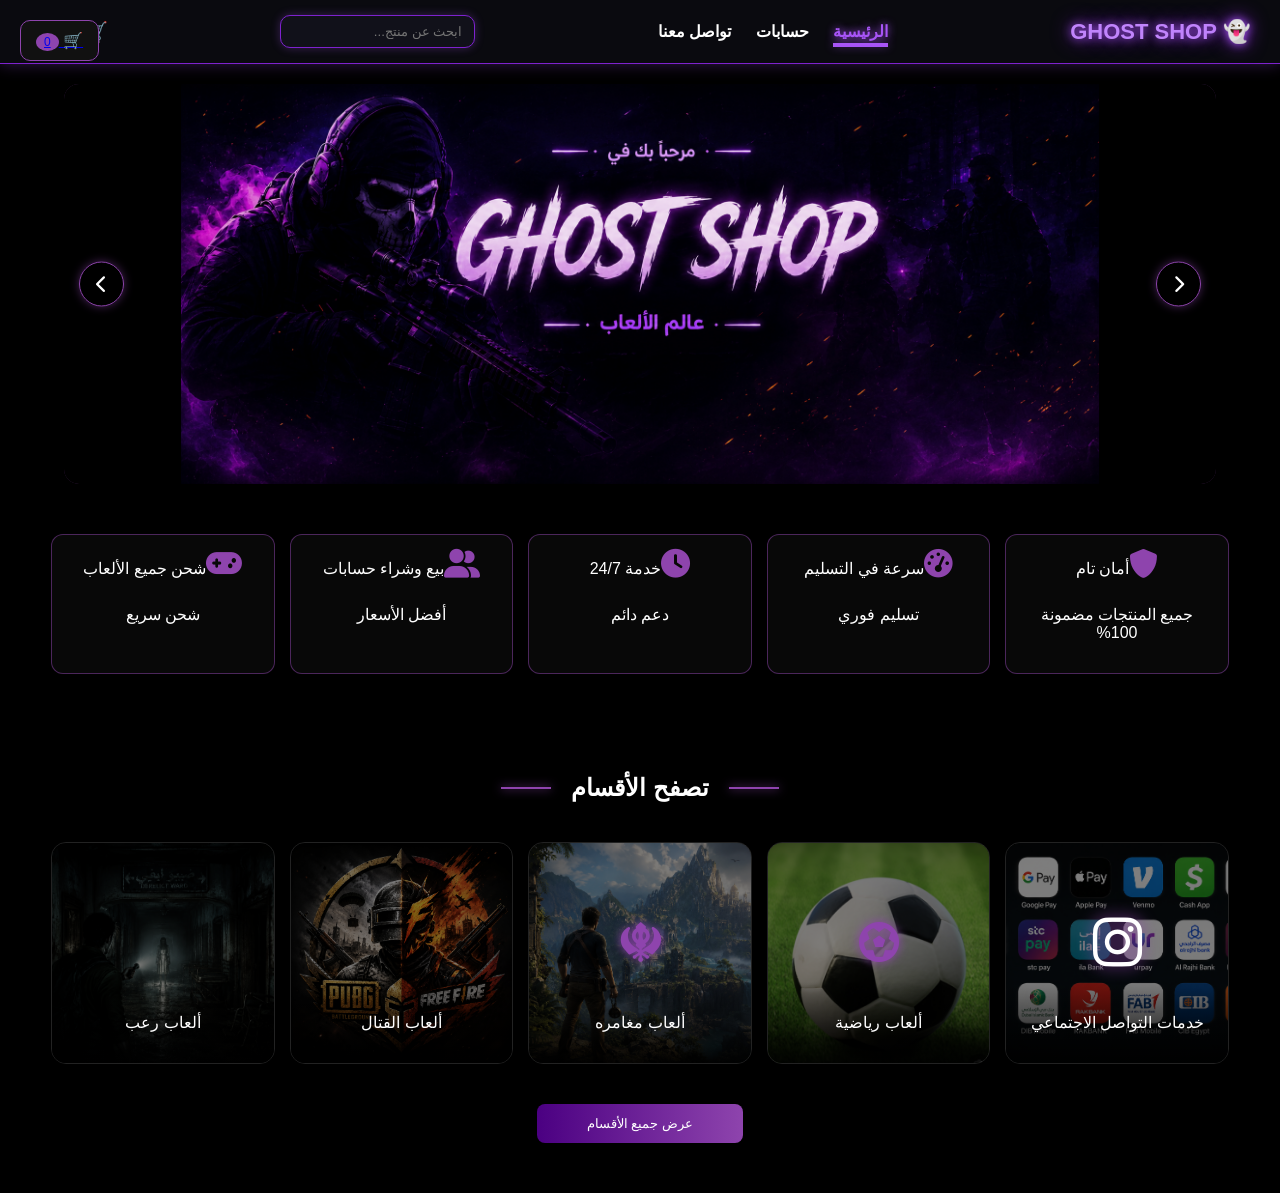
==== index.html @ b4aa09de "first upload" ====
<!DOCTYPE html>
<html lang="ar" dir="rtl">
<head>
    <meta charset="UTF-8">
    <meta name="viewport" content="width=device-width, initial-scale=1.0">
    <title>Ghost Shop | عالم الألعاب</title>

    <link rel="stylesheet" href="style.css">
    <link rel="stylesheet" href="https://cdnjs.cloudflare.com/ajax/libs/font-awesome/6.0.0/css/all.min.css">
</head>

<body>

<!-- 🔝 Header -->
<header>
  <div class="logo">👻 GHOST SHOP</div>

  <nav>
    <a href="index.html" class="active">الرئيسية</a>
    <a href="#">حسابات</a>
    <a href="contact.html">تواصل معنا</a>
  </nav>
 <div class="search-box">
    <input type="text" placeholder="ابحث عن منتج...">
  </div>

  <!-- 🛒 سلة التسوق -->
<div class="cart-icon">
  <a href="cart.html">🛒 <span id="cart-count">0</span></a>
</div>

  <div class="icons">
    🛒 ❤ 👤
  </div>
</header>

<!-- 🎯 Banner Slider -->
<div class="banner-container">
    <div class="electric"></div>

  <div class="slides">
    <div class="slide"><img src="banner.png"></div>
    <div class="slide"><img src="بنر فري فاير.png"></div>
    <div class="slide"><img src="بنر ببجي موبايل.png"></div>
    <div class="slide"><img src="بنر بلود استرايك.png"></div>
    <div class="slide"><img src="بنر كول اوف.jpg"></div>
  </div>

  <button class="arrow prev"><i class="fas fa-chevron-left"></i></button>
  <button class="arrow next"><i class="fas fa-chevron-right"></i></button>

</div>



<!-- ⚡ Features -->
<section class="features-grid">
    <div class="feature-item"><i class="fas fa-shield-alt"></i><span>أمان تام</span><p>جميع المنتجات مضمونة 100%</p></div>
    <div class="feature-item"><i class="fas fa-tachometer-alt"></i><span>سرعة في التسليم</span><p>تسليم فوري</p></div>
    <div class="feature-item"><i class="fas fa-clock"></i><span>خدمة 24/7</span><p>دعم دائم</p></div>
    <div class="feature-item"><i class="fas fa-user-friends"></i><span>بيع وشراء حسابات</span><p>أفضل الأسعار</p></div>
    <div class="feature-item"><i class="fas fa-gamepad"></i><span>شحن جميع الألعاب</span><p>شحن سريع</p></div>
</section>

<!-- 🎮 Categories -->
<section class="categories-section">

    <h2 class="section-title">
        <span class="neon-line"></span>
        تصفح الأقسام
        <span class="neon-line"></span>
    </h2>

 <div class="categories-container">
            <!-- خدمات التواصل الاجتماعي -->
            <div class="category-card social-card">
                <div class="card-image">
                    <div class="instagram-icon-wrapper">
                        <i class="fab fa-instagram neon-insta"></i>
                    </div>
                    <img src="social-media.jpg.png" alt="Social Media">
                </div>
                <div class="card-overlay"><p>خدمات التواصل الاجتماعي</p></div>
            </div>

            <!-- ألعاب رياضية -->
             <a href="game2.html" class="category-link">
                <div class="category-card">
                    <div class="card-image">
                        <img src="sports.jpg.jpg" alt="Sports">
                        <div class="icon-overlay"><i class="fas fa-futbol"></i></div>

                    </div>
                        <div class="card-overlay"><p>ألعاب رياضية</p></div>
                </div>
             </a>

            <!-- ألعاب مغامرة -->
            <div class="category-card">
                <div class="card-image">
                    <img src="adventure.jpg.png" alt="Adventure">
                    <div class="icon-overlay"><i class="fas fa-khanda"></i></div>
                </div>
                <div class="card-overlay"><p>ألعاب مغامره</p></div>
            </div>

            <!-- ألعاب القتال (الأكشن) -->
            <a href="games.html" class="category-link">

<div class="category-card">
    <div class="card-image">
        <img src="fighting.jpg.png">
    </div>

    <div class="card-overlay">
        <p>ألعاب القتال</p>
    </div>
</div>

</a>


            <!-- ألعاب رعب -->
            <div class="category-card">
                <div class="card-image">
                    <img src="horror.jpg.png" alt="Horror">
                    <div class="icon-overlay">
                        <img src="logo.png" class="small-ghost-icon" alt="Ghost Icon">
                    </div>
                </div>
                <div class="card-overlay"><p>ألعاب رعب</p></div>
            </div>
        </div>

        <div class="show-all-container">
            <button class="btn-show-all">عرض جميع الأقسام</button>
        </div>
    </section>


</section>

<!-- ⚙️ JS -->
<script src="script.js"></script>

<div id="cart-box" class="cart-box">
    <h2>🛒 سلة التسوق</h2>
    <div id="cart-items"></div>
</div>



<script src="script.js"></script>

<script>
let slides = document.querySelector(".slides");
let total = document.querySelectorAll(".slide").length;
let index = 0;

// عرض السلايد
function showSlide(i){
    if(i >= total) index = 0;
    else if(i < 0) index = total - 1;
    else index = i;

    slides.style.transform = `translateX(-${index * 100}%)`;
}

// أوتوماتيك
setInterval(()=>{
    showSlide(index + 1);
}, 3000);

// الأسهم
document.querySelector(".next").onclick = () => showSlide(index + 1);
document.querySelector(".prev").onclick = () => showSlide(index - 1);
</script>
</body>
</html>
---- style.css ----
:root {
    --neon-purple: #8e44ad;
    --dark-bg: #000000;
    --border-color: rgba(142, 68, 173, 0.5);
}

body {
    background-color: var(--dark-bg);
    color: white;
    margin: 0;
    font-family: 'Segoe UI', Tahoma, Geneva, Verdana, sans-serif;
    overflow-x: hidden;
}

/* Header */
header {
  display: flex;
  justify-content: space-between;
  align-items: center;
  padding: 15px 40px;
  background: black;
  border-bottom: 1px solid #6a00ff;
}

.logo {
  color: #a855f7;
  font-weight: bold;
}

nav a {
  margin: 0 15px;
  cursor: pointer;
}

nav .active {
  color: #a855f7;
  border-bottom: 2px solid #a855f7;
}

.search-box input {
  padding: 8px;
  background: black;
  border: 1px solid #6a00ff;
  color: white;
  border-radius: 5px;
}

.icons {
  font-size: 20px;
}

.main-logo {
    width: 120px;
    filter: drop-shadow(0 0 5px var(--neon-purple));
}

.hero-banner-img {
    width: 100%;
    border-radius: 15px;
    border: 1px solid var(--border-color);
}

.features-grid {
    display: flex;
    justify-content: space-between;
    padding: 30px 4%;
    gap: 15px;
    flex-wrap: wrap;
}

.feature-item {
    flex: 1;
    min-width: 150px;
    border: 1px solid var(--border-color);
    border-radius: 12px;
    padding: 15px;
    text-align: center;
    background: rgba(10, 10, 10, 0.8);
}

.feature-item i {
    font-size: 1.8rem;
    color: var(--neon-purple);
    margin-bottom: 10px;
}

/* Categories Styling */
.categories-section { padding: 50px 4%; text-align: center; }
.section-title { display: flex; align-items: center; justify-content: center; gap: 20px; margin-bottom: 40px; }
.neon-line { width: 50px; height: 2px; background: var(--neon-purple); box-shadow: 0 0 10px var(--neon-purple); }

.categories-container {
    display: grid;
    grid-template-columns: repeat(auto-fit, minmax(180px, 1fr));
    gap: 15px;
}

.category-card {
    position: relative;
    height: 220px;
    border-radius: 15px;
    overflow: hidden;
    border: 1px solid #222;
    transition: 0.4s;
}

.category-card:hover {
    border-color: var(--neon-purple);
    transform: translateY(-5px);
    box-shadow: 0 0 20px rgba(142, 68, 173, 0.4);
}

.card-image { width: 100%; height: 100%; position: relative; }

.card-image img {
    width: 100% !important;
    height: 100% !important;
    object-fit: cover;
    opacity: 0.5; /* تغميق الصورة ليظهر النص */
    position: absolute;
    top: 0; left: 0;
}

.instagram-icon-wrapper, .icon-overlay {
    position: absolute;
    z-index: 5;
    top: 45%; left: 50%;
    transform: translate(-50%, -50%);
}

.neon-insta { font-size: 3.5rem; color: #fff; text-shadow: 0 0 15px var(--neon-purple); }
.icon-overlay i { font-size: 2.5rem; color: var(--neon-purple); text-shadow: 0 0 10px var(--neon-purple); }

.small-ghost-icon {
    width: 45px !important;
    height: auto !important;
    filter: drop-shadow(0 0 8px var(--neon-purple));
}

.card-overlay {
    position: absolute;
    bottom: 0; width: 100%;
    background: linear-gradient(transparent, rgba(0,0,0,0.9));
    padding: 15px 0;
    z-index: 6;
}

.btn-show-all {
    background: linear-gradient(90deg, #4b0082, #8e44ad);
    color: white;
    border: none;
    padding: 12px 50px;
    border-radius: 8px;
    cursor: pointer;
    margin-top: 40px;
}

:root {
    --neon-purple: #8e44ad;
    --link-blue: #0044ff; /* اللون الأزرق الظاهر في الصورة */
    --dark-bg: #000000;
}

body {
    background-color: var(--dark-bg);
    margin: 0;
    font-family: Arial, sans-serif;
}

.main-header {
    display: flex;
    justify-content: space-between;
    align-items: center;
    padding: 10px 2%;
    background-color: #000;
    border-bottom: 2px solid #1a1a1a;
    height: 100px;
}

/* القسم الأيمن */
.header-right-section {
    display: flex;
    flex-direction: column;
    align-items: center;
    width: 150px;
}

.logo-box {
    border: 2px solid #222; /* إطار داكن حول اللوجو */
    padding: 2px;
    margin-bottom: 5px;
    background: #000;
}

.logo-box img {
    width: 70px;
    display: block;
}

/* القسم الأوسط */
.header-center-section {
    display: flex;
    flex-direction: column;
    align-items: center;
    flex-grow: 1;
}

.search-bar {
    display: flex;
    align-items: center;
    background: transparent;
    border: 1px solid #333;
    border-radius: 4px;
    padding: 2px 10px;
    width: 300px; /* طول شريط البحث */
}

.search-bar input {
    background: transparent;
    border: none;
    color: #555;
    padding: 5px;
    width: 100%;
    text-align: center;
    outline: none;
}

.search-btn {
    color: #fff;
    cursor: pointer;
    font-size: 0.9rem;
}

.middle-links {
    margin-top: 5px;
}

/* القسم الأيسر */
.header-left-section {
    display: flex;
    flex-direction: column;
    align-items: flex-end;
    gap: 8px;
    width: 150px;
}

.cart-info {
    display: flex;
    align-items: center;
    gap: 5px;
    color: #fff;
    font-size: 0.9rem;
}

.user-icons {
    display: flex;
    gap: 10px;
    color: #fff;
    font-size: 1rem;
}

/* الروابط الزرقاء */
.blue-link {
    color: var(--link-blue) !important;
    text-decoration: none;
    font-size: 0.8rem;
    font-weight: bold;
}

.blue-link:hover {
    text-decoration: underline;
}

/* تأثير عند مرور الماوس على الروابط */
nav a, .header-right a {
    position: relative;
    transition: all 0.3s ease; /* لجعل الحركة ناعمة */
    text-decoration: none;
}

nav a:hover, .header-right a:hover {
    color: #a855f7 !important; /* تغيير اللون للأرجواني عند المرور */
    text-shadow: 0 0 10px #a855f7, 0 0 20px #a855f7; /* تأثير التوهج (النيون) */
    transform: translateY(-2px); /* حركة بسيطة للأعلى */
}

/* إضافة خط نيون يظهر تحت الكلمة عند مرور الماوس */
nav a::after, .header-right a::after {
    content: '';
    position: absolute;
    width: 0;
    height: 2px;
    bottom: -5px;
    right: 0;
    background-color: #a855f7;
    box-shadow: 0 0 10px #a855f7;
    transition: width 0.3s ease;
}

nav a:hover::after, .header-right a:hover::after {
    width: 100%; /* الخط يتمدد ليملأ عرض الكلمة */
}

/* تنسيق الروابط الافتراضي (أبيض) */
nav a, .header-right a {
    color: #ffffff !important; /* لون أبيض لجميع الروابط */
    text-decoration: none;
    font-size: 14px;
    font-weight: bold;
    transition: all 0.3s ease;
    position: relative;
    padding-bottom: 5px;
}

/* تنسيق الصفحة الحالية (الأرجواني المناسب للموقع) */
nav a.active, .header-right a.active {
    color: #a855f7 !important; /* اللون البنفسجي المعتمد */
    text-shadow: 0 0 8px #a855f7; /* توهج خفيف */
}

/* إضافة خط ثابت تحت الصفحة الحالية فقط */
nav a.active::after, .header-right a.active::after {
    content: '';
    position: absolute;
    width: 100%;
    height: 2px;
    bottom: 0;
    right: 0;
    background-color: #a855f7;
    box-shadow: 0 0 10px #a855f7;
}

/* تأثير مرور الماوس على الروابط الأخرى (تتحول للأرجواني مؤقتاً) */
nav a:hover, .header-right a:hover {
    color: #a855f7 !important;
    text-shadow: 0 0 10px #a855f7;
}

/* الخط المتحرك عند مرور الماوس */
nav a:not(.active)::after {
    content: '';
    position: absolute;
    width: 0;
    height: 2px;
    bottom: 0;
    right: 0;
    background-color: #a855f7;
    transition: width 0.3s ease;
}

nav a:not(.active):hover::after {
    width: 100%;
}






.feature-item {
    position: relative;
    overflow: hidden;
}

.feature-item::before {
    content: '';
    position: absolute;
    width: 900%;
    height: 400%;
    border-radius: 10px;
    box-shadow: 0 0 50px #8e44ad;
    opacity: 0;
    transition: 0.3s;
}

.feature-item:hover::before {
    opacity: 1;
}


button {
  transition: 0.2s;
}

button:active {
  transform: scale(0.95);
  box-shadow: 0 0 10px #8e44ad;
}

.category-card:hover {
    transform: translateY(-8px) scale(1.03);
    box-shadow: 0 0 25px #8e44ad;
}

/* ===== Banner ===== */
.banner-container{
    width: 90%;
    height: 600px;
    max-width: 1200px;
    margin: 20px auto;
    overflow: hidden;
    border-radius: 20px;
    position: relative;
}

/* مهم جدًا 🔥 */
.slides{
    display: flex;
    width: 100%;
    transition: transform 0.6s ease-in-out;
    direction: ltr; /* 👈 يحل مشكلة RTL */
}

.slide{
    min-width: 100%;
    height: 400px;
}

/* الصورة */
.slide img{
    width: 100%;
    height: 100%;
    object-fit: contain; /* 👈 الحل */
    background: black; /* عشان الفراغ */
}

@media (max-width: 768px){
    .banner-container{
        width: 95%;
        aspect-ratio: 16 / 9; /* أخف على الموبايل */
    }
}
/* ✨ الإطار المتحرك */
.banner-container::before{
    content: "";
    position: absolute;
    inset: -3px;
    border-radius: 25px;

    background: linear-gradient(
        45deg,
        #8e44ad,
        #c084fc,
        #a855f7,
        #8e44ad
    );

    background-size: 400%;
    animation: glowMove 6s linear infinite;

    z-index: -1;
    filter: blur(10px);
}

/* ✨ طبقة داخلية عشان يبقى نظيف */
.banner-container::after{
    content: "";
    position: absolute;
    inset: 5px;
    background: #000;
    border-radius: 22px;
    z-index: -1;
}

/* 🎬 حركة الجلو */
@keyframes glowMove{
    0%{
        background-position: 0% 60%;
    }
    50%{
        background-position: 100% 60%;
    }
    100%{
        background-position: 0% 60%;
    }
}

.banner-container::before{
    content: "";
    position: absolute;
    inset: -2px;
    border-radius: 20px;
    background: linear-gradient(90deg, #8e44ad, #a855f7, #8e44ad);
    z-index: -1;
    animation: glowMove 4s linear infinite;
    filter: blur(10px);
}

@keyframes glowMove{
    0%{
        background-position: 0%;
    }
    100%{
        background-position: 300%;
    }
}
/* تأثير الإضاءة */
.overlay{
    position:absolute;
    top:0;
    left:0;
    width:100%;
    height:100%;
    background:radial-gradient(circle, transparent 40%, rgba(0,0,0,0.7));
}


.arrow.next { right: 15px; }
.arrow.prev { left: 15px; }

.arrow:hover {
    background: #8e44ad;
    box-shadow: 0 0 15px #8e44ad;
}
/* تأثير Hover 🔥 */
.arrow:hover {
    background: #8e44ad;
    box-shadow: 0 0 15px #8e44ad;
}

.arrow i {
    font-size: 18px;
}

/* Glow */
.arrow {
    box-shadow: 0 0 10px rgba(142, 68, 173, 0.5);
}

.arrow:hover {
    transform: translateY(-50%) scale(1.1);
}



.banner-container {
    position: relative;
    overflow: hidden;
    border-radius: 15px;
}

/* الصور */



/* الأسهم */
.arrow {
    position: absolute;
    top: 50%;
    transform: translateY(-50%);
    background: rgba(0,0,0,0.5);
    border: 1px solid #8e44ad;
    color: white;
    width: 45px;
    height: 45px;
    border-radius: 50%;
    cursor: pointer;
}

.arrow.next { right: 15px; }
.arrow.prev { left: 15px; }

.arrow:hover {
    background: #8e44ad;
    box-shadow: 0 0 15px #8e44ad;
}



.category-link{
    text-decoration: none;
    color: inherit;
    display: block;
}

.category-card{
    transition: 0.3s;
}

.category-card:hover{
    transform: scale(1.05);
    box-shadow: 0 0 20px #a855f7;
}




.banner-container {
    position: relative;
    overflow: hidden;
    border-radius: 15px;
    height: 400px; /* 🔥 أهم سطر */
}



/* صفحة الألعاب */

.games-page {
    padding: 50px 5%;
    text-align: center;
}

.games-container {
    display: flex;
    justify-content: center;
    gap: 30px;
    flex-wrap: wrap;
}

.game-card {
    width: 220px;
    background: #111;
    border: 1px solid #8e44ad;
    border-radius: 15px;

    overflow: hidden;

    text-decoration: none;
    color: white;

    transition: 0.3s;
}


.game-card:hover {
    transform: translateY(-8px);
    box-shadow: 0 0 25px #8e44ad;
}

.game-card img {
    width: 100%;
    height: 220px;
    object-fit: cover;
}

.game-card h3 {
    padding: 15px;
}

.card-overlay {
    display: flex;
    justify-content: center;
    align-items: center;
}

.category-link {
    text-decoration: none;
    color: white;
}
.category-link,
.category-link p {
    color: white !important;
    text-decoration: none;
}


/* 🛒 السلة فوق الشمال */
.cart-icon {
    position: fixed;
    top: 20px;
    left: 20px;
    background: #111;
    padding: 10px 15px;
    border: 1px solid #8e44ad;
    border-radius: 10px;
    cursor: pointer;
    z-index: 1000;
}

#cart-count {
    background: #8e44ad;
    padding: 2px 8px;
    border-radius: 50%;
    font-size: 12px;
}

/* صندوق السلة */
.cart-box {
    position: fixed;
    top: 0;
    left: -350px;
    width: 300px;
    height: 100%;
    background: #111;
    padding: 20px;
    transition: 0.4s;
    z-index: 999;
    overflow-y: auto;
}

.cart-box.active {
    left: 0;
}

/* زرار شراء */
.buy-btn {
    background: #8e44ad;
    border: none;
    color: white;
    padding: 5px 10px;
    margin-right: 10px;
    border-radius: 5px;
    cursor: pointer;
}

.buy-btn:hover {
    box-shadow: 0 0 10px #8e44ad;
}

.toast {
    position: fixed;
    bottom: 20px;
    right: 20px;
    background: #8e44ad;
    color: white;
    padding: 10px 20px;
    border-radius: 8px;
    opacity: 0;
    transition: 0.3s;
}

.toast.show {
    opacity: 1;
}

/* 🔝 Header */
header {
    display: flex;
    justify-content: space-between;
    align-items: center;
    padding: 15px 30px;
    background: #0a0a0f;
    border-bottom: 1px solid #7e22ce;
    box-shadow: 0 0 15px rgba(168,85,247,0.3);
}

/* اللوجو */
.logo {
    font-size: 22px;
    font-weight: bold;
    color: #c084fc;
    text-shadow: 0 0 10px #a855f7, 0 0 20px #7e22ce;
}

/* النافبار */
nav a {
    margin: 0 10px;
    text-decoration: none;
    color: #ddd;
    font-size: 16px;
    transition: 0.3s;
}

nav a:hover {
    color: #c084fc;
    text-shadow: 0 0 8px #a855f7;
}

/* الصفحة النشطة */
nav a.active {
    color: #c084fc;
    border-bottom: 2px solid #a855f7;
}

/* البحث */
.search-box input {
    padding: 8px 12px;
    border-radius: 10px;
    border: 1px solid #7e22ce;
    outline: none;
    background: #11111a;
    color: white;
    box-shadow: 0 0 10px rgba(168,85,247,0.3);
    transition: 0.3s;
}

.search-box input:focus {
    box-shadow: 0 0 15px #a855f7;
    border-color: #a855f7;
}

/* موبايل */
@media (max-width: 768px) {
    header {
        flex-direction: column;
        gap: 10px;
    }

    nav {
        display: flex;
        flex-wrap: wrap;
        justify-content: center;
    }
}

.buy-btn {
    margin-top: 10px;
    padding: 10px;
    border: none;
    border-radius: 10px;
    background: linear-gradient(45deg, #7e22ce, #a855f7);
    color: white;
    font-weight: bold;
    cursor: pointer;
    box-shadow: 0 0 10px #a855f7;
    transition: 0.3s;
}

.buy-btn:hover {
    transform: scale(1.05);
    box-shadow: 0 0 20px #c084fc;
}
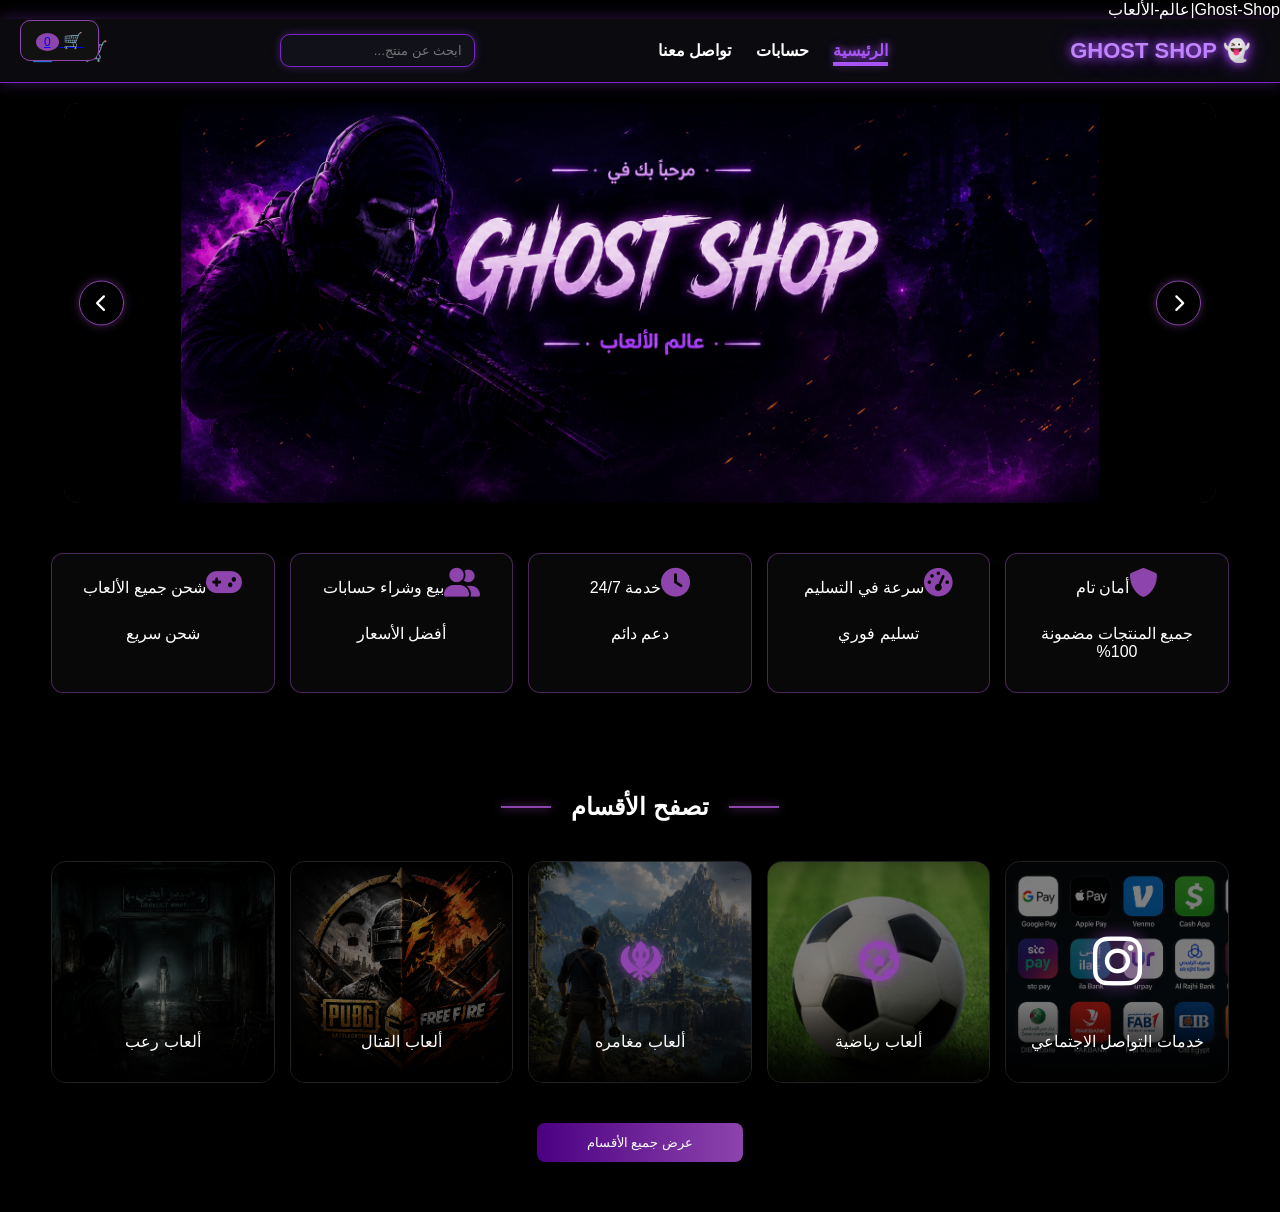
==== commit 5d710817: "update" ====
--- a/index.html
+++ b/index.html
@@ -1,16 +1,17 @@
 <!DOCTYPE html>
 <html lang="ar" dir="rtl">
 <head>
+    <meta name="viewport" content="width=device-width, initial-scale=1.0">
     <meta charset="UTF-8">
     <meta name="viewport" content="width=device-width, initial-scale=1.0">
-    <title>Ghost Shop | عالم الألعاب</title>
+    <title>Ghost Shop | عالم الألعاب </title>
 
     <link rel="stylesheet" href="style.css">
     <link rel="stylesheet" href="https://cdnjs.cloudflare.com/ajax/libs/font-awesome/6.0.0/css/all.min.css">
 </head>
 
 <body>
-
+Ghost-Shop|عالم-الألعاب
 <!-- 🔝 Header -->
 <header>
   <div class="logo">👻 GHOST SHOP</div>
--- a/style.css
+++ b/style.css
@@ -10,6 +10,7 @@
     margin: 0;
     font-family: 'Segoe UI', Tahoma, Geneva, Verdana, sans-serif;
     overflow-x: hidden;
+    max-width: 100%;
 }
 
 /* Header */
@@ -396,7 +397,7 @@
 .banner-container{
     width: 90%;
     height: 600px;
-    max-width: 1200px;
+    max-width: 100%;
     margin: 20px auto;
     overflow: hidden;
     border-radius: 20px;
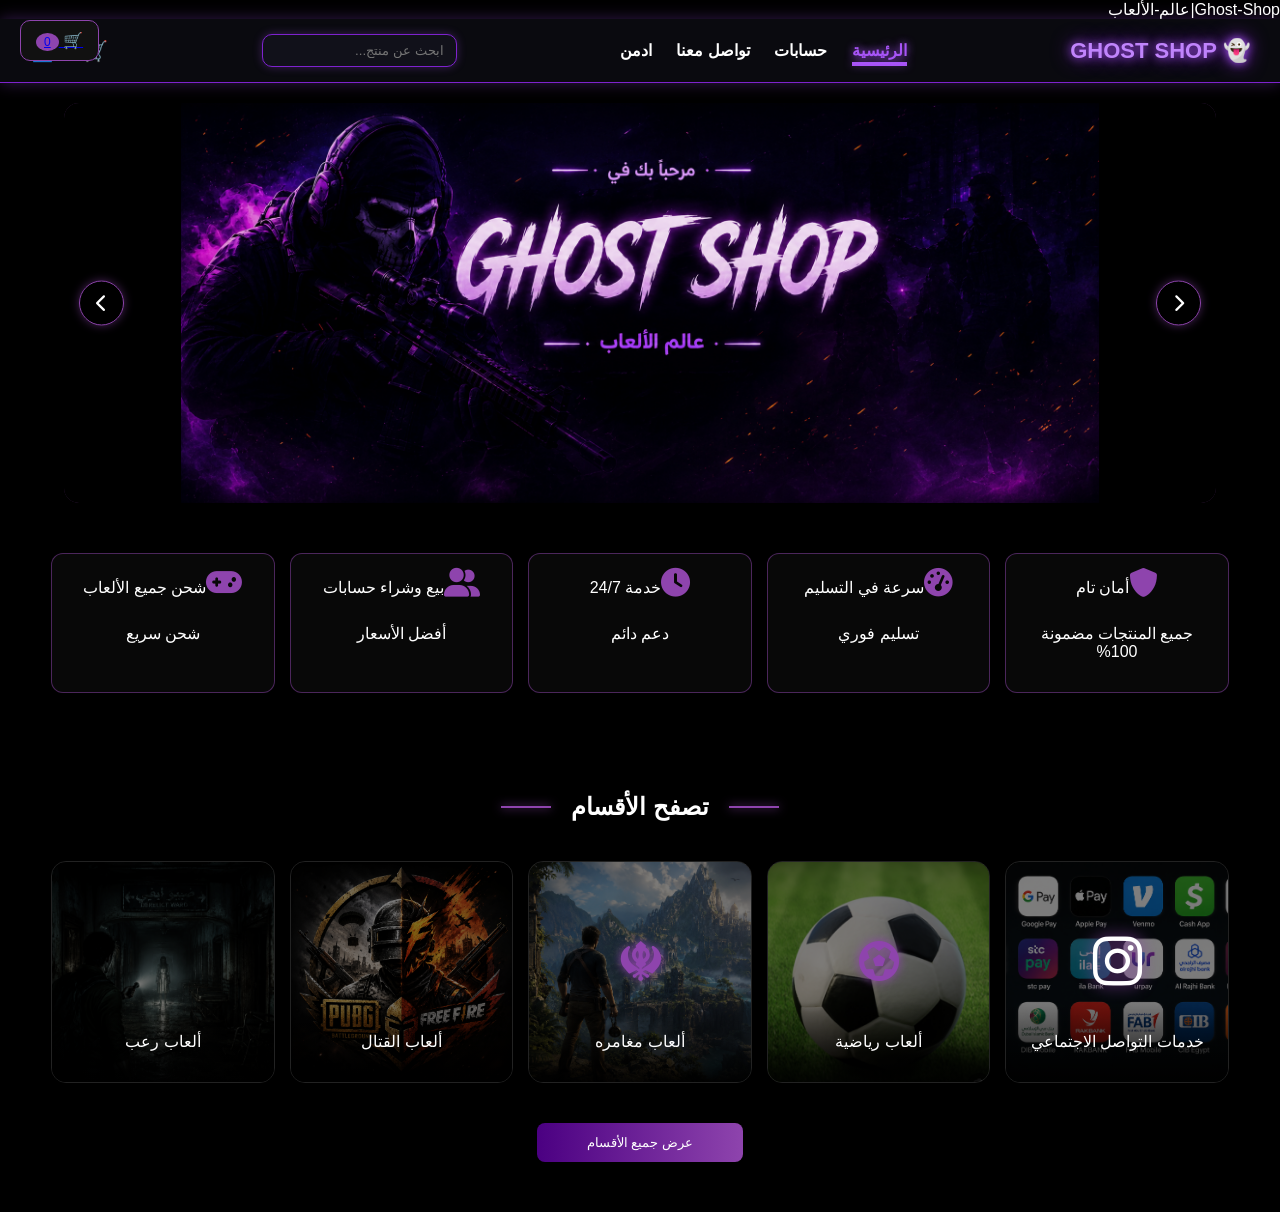
==== commit 44c36cfd: "update" ====
--- a/index.html
+++ b/index.html
@@ -20,6 +20,7 @@
     <a href="index.html" class="active">الرئيسية</a>
     <a href="#">حسابات</a>
     <a href="contact.html">تواصل معنا</a>
+    <a href="admin.html"> ادمن</a>
   </nav>
  <div class="search-box">
     <input type="text" placeholder="ابحث عن منتج...">
